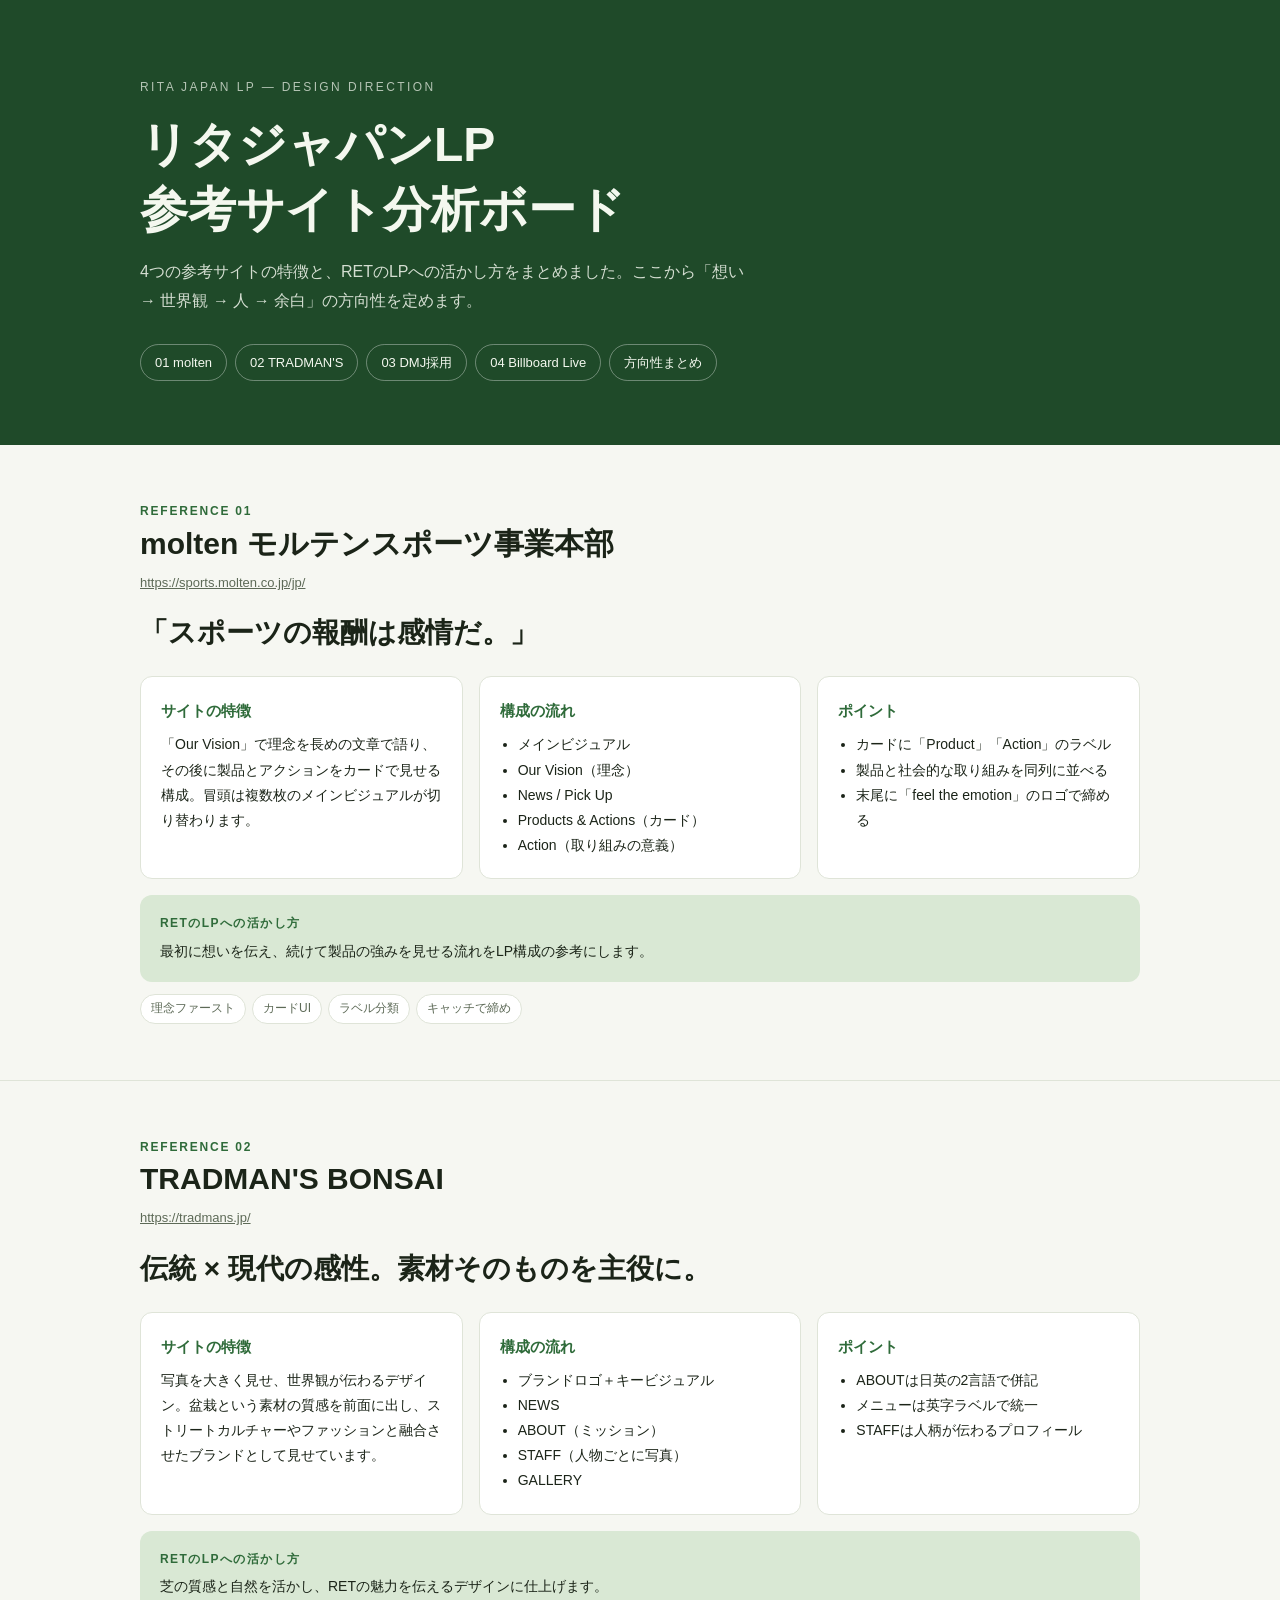
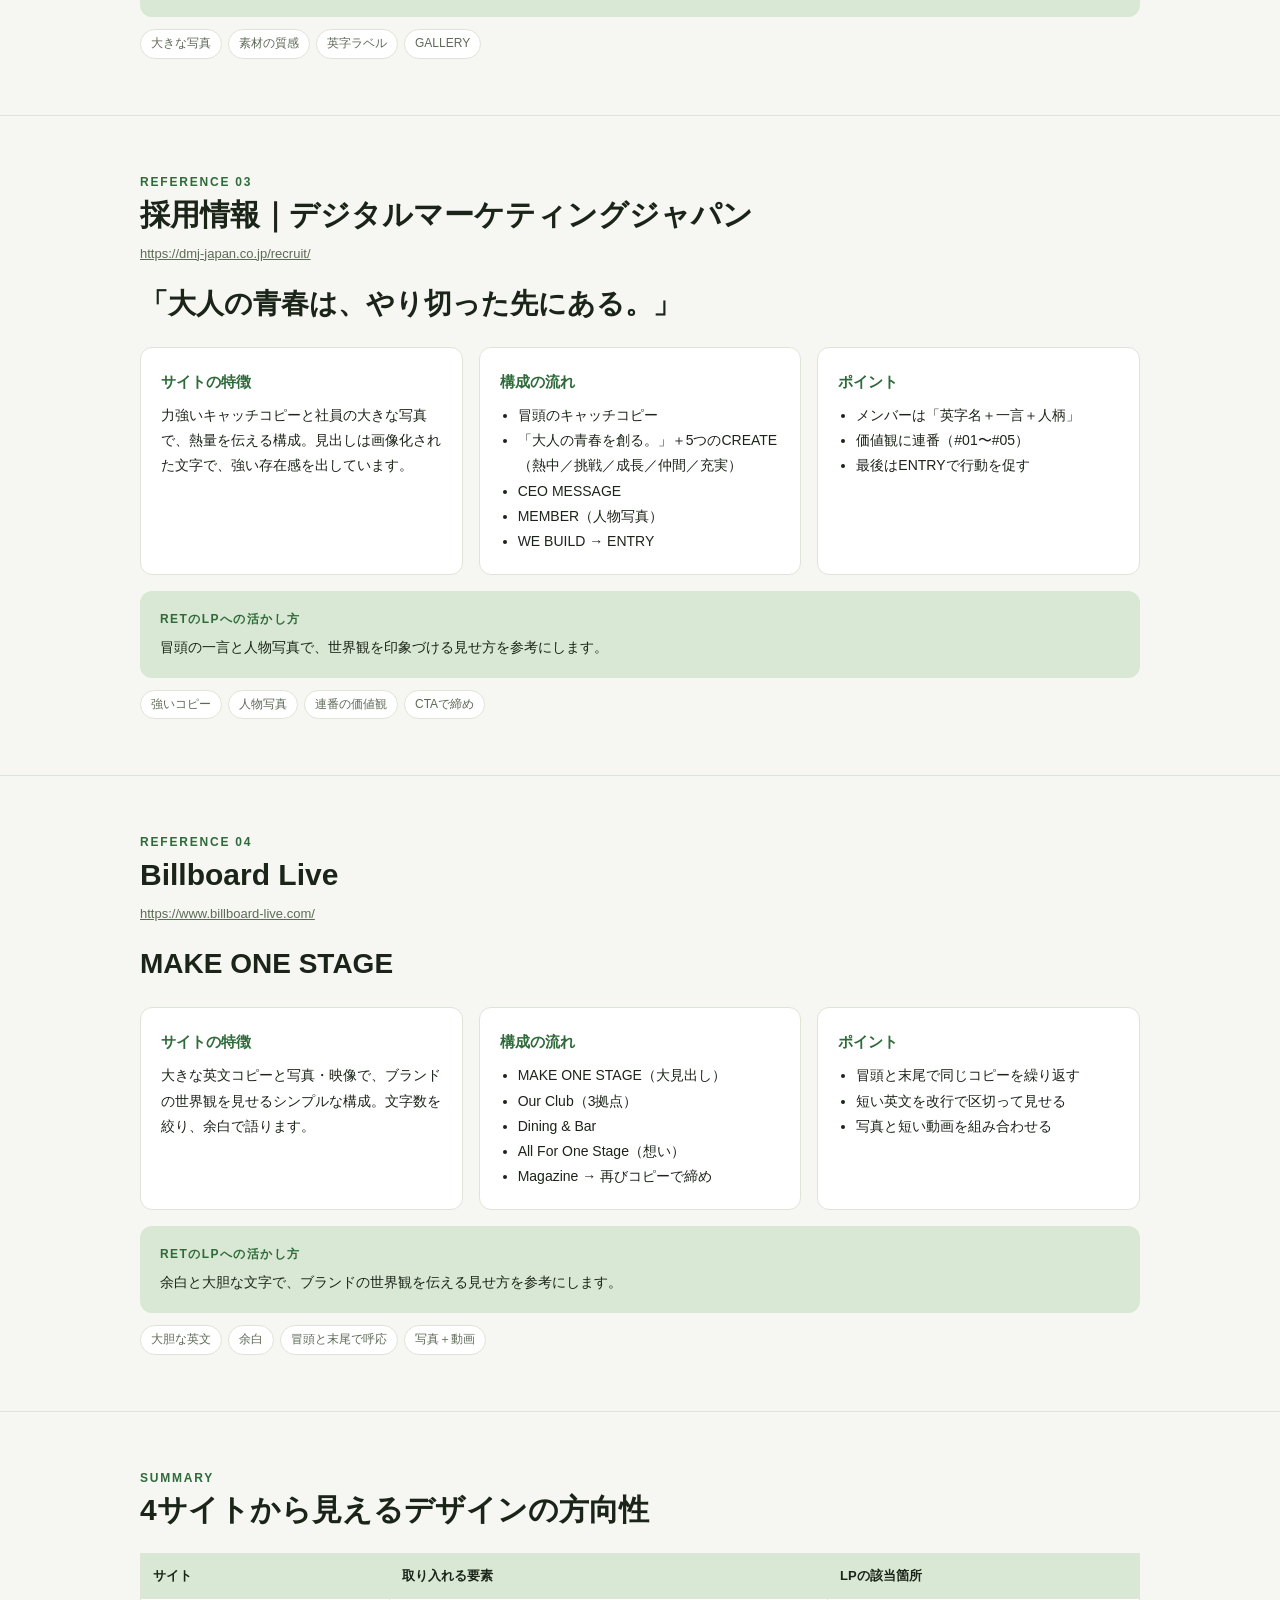
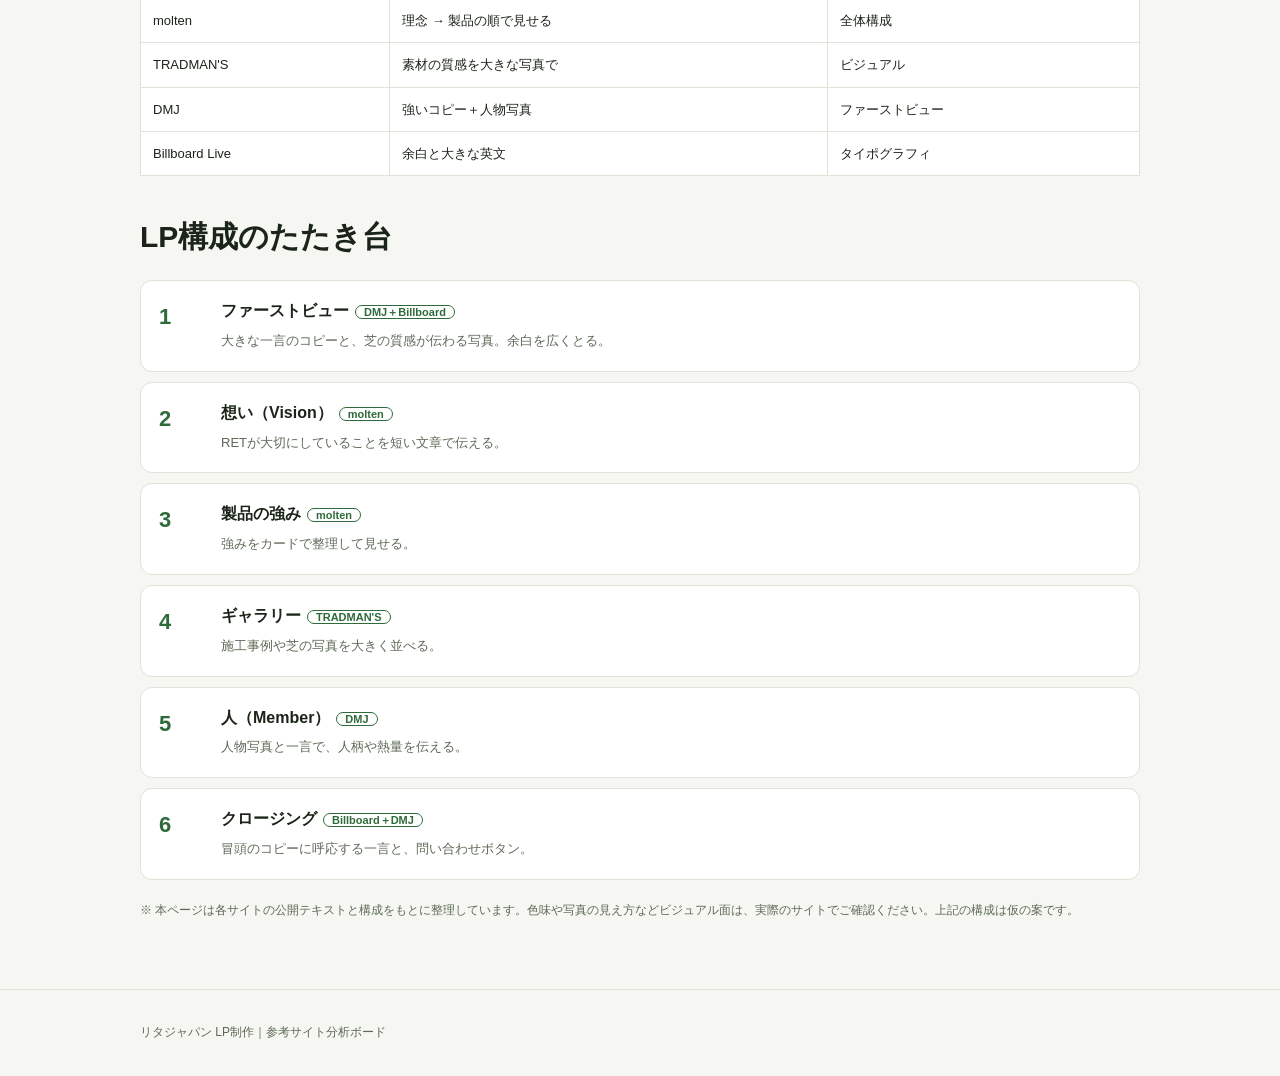
==== design-direction/index.html @ c8d9985b "参考サイト比較" ====
<!DOCTYPE html>
<html lang="ja">
<head>
<meta charset="utf-8">
<meta name="viewport" content="width=device-width, initial-scale=1, viewport-fit=cover">
<title>リタジャパン LP｜参考サイト分析</title>
<style>
:root{--bg:#f6f7f2;--sf:#fff;--tx:#1b2418;--mu:#5d6a57;--ac:#2f6b3a;--ac2:#d9e8d4;--bd:#dfe4d8;--hero:#1f4a29;--hero-tx:#f4f8ef;
box-sizing:border-box;padding-top:env(safe-area-inset-top,0px);padding-bottom:env(safe-area-inset-bottom,0px)}
@media (prefers-color-scheme:dark){:root:not([data-theme="light"]){--bg:#121712;--sf:#1b221a;--tx:#e9efe4;--mu:#9aa894;--ac:#8fcf9a;--ac2:#243525;--bd:#2c372b;--hero:#0e1f12;--hero-tx:#eef5ea}}
:root[data-theme="dark"]{--bg:#121712;--sf:#1b221a;--tx:#e9efe4;--mu:#9aa894;--ac:#8fcf9a;--ac2:#243525;--bd:#2c372b;--hero:#0e1f12;--hero-tx:#eef5ea}
html{scroll-padding-top:env(safe-area-inset-top,0px)}
*{box-sizing:border-box}
body{margin:0;background:var(--bg);color:var(--tx);font-family:"Hiragino Sans","Noto Sans JP","Yu Gothic",sans-serif;line-height:1.8}
.w{max-width:1040px;margin:0 auto;padding:0 20px}
header{background:var(--hero);color:var(--hero-tx);padding:72px 0 64px}
header small{letter-spacing:.2em;opacity:.7;font-size:12px}
header h1{font-size:clamp(28px,5vw,48px);line-height:1.35;margin:12px 0 16px}
header p{max-width:620px;opacity:.85;margin:0}
nav{display:flex;gap:8px;flex-wrap:wrap;margin-top:28px}
nav a{color:var(--hero-tx);border:1px solid rgba(255,255,255,.35);padding:6px 14px;border-radius:99px;font-size:13px;text-decoration:none}
section{padding:56px 0;border-bottom:1px solid var(--bd)}
h2{font-size:clamp(22px,3.4vw,30px);margin:0 0 6px;line-height:1.4}
.no{color:var(--ac);font-weight:700;letter-spacing:.15em;font-size:12px}
.url{font-size:13px;color:var(--mu);word-break:break-all}
.url a{color:var(--mu)}
.big{font-size:clamp(20px,3.2vw,28px);font-weight:700;margin:18px 0 4px;line-height:1.5}
.g{display:grid;gap:16px;grid-template-columns:repeat(auto-fit,minmax(260px,1fr));margin-top:22px}
.c{background:var(--sf);border:1px solid var(--bd);border-radius:12px;padding:20px}
.c h3{margin:0 0 8px;font-size:15px;color:var(--ac)}
.c p,.c ul{margin:0;font-size:14px}
.c ul{padding-left:18px}
.use{background:var(--ac2);border-radius:12px;padding:18px 20px;margin-top:16px;font-size:14px}
.use b{display:block;font-size:12px;letter-spacing:.12em;color:var(--ac);margin-bottom:4px}
.tags{display:flex;gap:6px;flex-wrap:wrap;margin-top:12px}
.tags span{font-size:12px;border:1px solid var(--bd);background:var(--sf);padding:3px 10px;border-radius:99px;color:var(--mu)}
.flow{display:grid;gap:10px;margin-top:22px}
.step{display:grid;grid-template-columns:48px 1fr;gap:14px;background:var(--sf);border:1px solid var(--bd);border-radius:12px;padding:16px 18px;align-items:start}
.step i{font-style:normal;font-weight:800;font-size:22px;color:var(--ac)}
.step b{display:block}
.step span{font-size:13px;color:var(--mu)}
.step em{font-style:normal;font-size:11px;color:var(--ac);border:1px solid var(--ac);border-radius:99px;padding:0 8px;margin-left:6px;white-space:nowrap}
.tbl{overflow-x:auto;margin-top:22px}
table{border-collapse:collapse;width:100%;min-width:640px;font-size:13px;background:var(--sf)}
th,td{border:1px solid var(--bd);padding:10px 12px;text-align:left;vertical-align:top}
th{background:var(--ac2)}
.note{font-size:12px;color:var(--mu);margin-top:20px}
footer{padding:32px 0;font-size:12px;color:var(--mu)}
</style>
</head>
<body>
<header><div class="w">
<small>RITA JAPAN LP — DESIGN DIRECTION</small>
<h1>リタジャパンLP<br>参考サイト分析ボード</h1>
<p>4つの参考サイトの特徴と、RETのLPへの活かし方をまとめました。ここから「想い → 世界観 → 人 → 余白」の方向性を定めます。</p>
<nav><a href="#s1">01 molten</a><a href="#s2">02 TRADMAN'S</a><a href="#s3">03 DMJ採用</a><a href="#s4">04 Billboard Live</a><a href="#s5">方向性まとめ</a></nav>
</div></header>

<section id="s1"><div class="w">
<div class="no">REFERENCE 01</div>
<h2>molten モルテンスポーツ事業本部</h2>
<div class="url"><a href="https://sports.molten.co.jp/jp/">https://sports.molten.co.jp/jp/</a></div>
<div class="big">「スポーツの報酬は感情だ。」</div>
<div class="g">
<div class="c"><h3>サイトの特徴</h3><p>「Our Vision」で理念を長めの文章で語り、その後に製品とアクションをカードで見せる構成。冒頭は複数枚のメインビジュアルが切り替わります。</p></div>
<div class="c"><h3>構成の流れ</h3><ul><li>メインビジュアル</li><li>Our Vision（理念）</li><li>News / Pick Up</li><li>Products &amp; Actions（カード）</li><li>Action（取り組みの意義）</li></ul></div>
<div class="c"><h3>ポイント</h3><ul><li>カードに「Product」「Action」のラベル</li><li>製品と社会的な取り組みを同列に並べる</li><li>末尾に「feel the emotion」のロゴで締める</li></ul></div>
</div>
<div class="use"><b>RETのLPへの活かし方</b>最初に想いを伝え、続けて製品の強みを見せる流れをLP構成の参考にします。</div>
<div class="tags"><span>理念ファースト</span><span>カードUI</span><span>ラベル分類</span><span>キャッチで締め</span></div>
</div></section>

<section id="s2"><div class="w">
<div class="no">REFERENCE 02</div>
<h2>TRADMAN'S BONSAI</h2>
<div class="url"><a href="https://tradmans.jp/">https://tradmans.jp/</a></div>
<div class="big">伝統 × 現代の感性。素材そのものを主役に。</div>
<div class="g">
<div class="c"><h3>サイトの特徴</h3><p>写真を大きく見せ、世界観が伝わるデザイン。盆栽という素材の質感を前面に出し、ストリートカルチャーやファッションと融合させたブランドとして見せています。</p></div>
<div class="c"><h3>構成の流れ</h3><ul><li>ブランドロゴ＋キービジュアル</li><li>NEWS</li><li>ABOUT（ミッション）</li><li>STAFF（人物ごとに写真）</li><li>GALLERY</li></ul></div>
<div class="c"><h3>ポイント</h3><ul><li>ABOUTは日英の2言語で併記</li><li>メニューは英字ラベルで統一</li><li>STAFFは人柄が伝わるプロフィール</li></ul></div>
</div>
<div class="use"><b>RETのLPへの活かし方</b>芝の質感と自然を活かし、RETの魅力を伝えるデザインに仕上げます。</div>
<div class="tags"><span>大きな写真</span><span>素材の質感</span><span>英字ラベル</span><span>GALLERY</span></div>
</div></section>

<section id="s3"><div class="w">
<div class="no">REFERENCE 03</div>
<h2>採用情報｜デジタルマーケティングジャパン</h2>
<div class="url"><a href="https://dmj-japan.co.jp/recruit/">https://dmj-japan.co.jp/recruit/</a></div>
<div class="big">「大人の青春は、やり切った先にある。」</div>
<div class="g">
<div class="c"><h3>サイトの特徴</h3><p>力強いキャッチコピーと社員の大きな写真で、熱量を伝える構成。見出しは画像化された文字で、強い存在感を出しています。</p></div>
<div class="c"><h3>構成の流れ</h3><ul><li>冒頭のキャッチコピー</li><li>「大人の青春を創る。」＋5つのCREATE（熱中／挑戦／成長／仲間／充実）</li><li>CEO MESSAGE</li><li>MEMBER（人物写真）</li><li>WE BUILD → ENTRY</li></ul></div>
<div class="c"><h3>ポイント</h3><ul><li>メンバーは「英字名＋一言＋人柄」</li><li>価値観に連番（#01〜#05）</li><li>最後はENTRYで行動を促す</li></ul></div>
</div>
<div class="use"><b>RETのLPへの活かし方</b>冒頭の一言と人物写真で、世界観を印象づける見せ方を参考にします。</div>
<div class="tags"><span>強いコピー</span><span>人物写真</span><span>連番の価値観</span><span>CTAで締め</span></div>
</div></section>

<section id="s4"><div class="w">
<div class="no">REFERENCE 04</div>
<h2>Billboard Live</h2>
<div class="url"><a href="https://www.billboard-live.com/">https://www.billboard-live.com/</a></div>
<div class="big">MAKE ONE STAGE</div>
<div class="g">
<div class="c"><h3>サイトの特徴</h3><p>大きな英文コピーと写真・映像で、ブランドの世界観を見せるシンプルな構成。文字数を絞り、余白で語ります。</p></div>
<div class="c"><h3>構成の流れ</h3><ul><li>MAKE ONE STAGE（大見出し）</li><li>Our Club（3拠点）</li><li>Dining &amp; Bar</li><li>All For One Stage（想い）</li><li>Magazine → 再びコピーで締め</li></ul></div>
<div class="c"><h3>ポイント</h3><ul><li>冒頭と末尾で同じコピーを繰り返す</li><li>短い英文を改行で区切って見せる</li><li>写真と短い動画を組み合わせる</li></ul></div>
</div>
<div class="use"><b>RETのLPへの活かし方</b>余白と大胆な文字で、ブランドの世界観を伝える見せ方を参考にします。</div>
<div class="tags"><span>大胆な英文</span><span>余白</span><span>冒頭と末尾で呼応</span><span>写真＋動画</span></div>
</div></section>

<section id="s5"><div class="w">
<div class="no">SUMMARY</div>
<h2>4サイトから見えるデザインの方向性</h2>
<div class="tbl"><table>
<tr><th>サイト</th><th>取り入れる要素</th><th>LPの該当箇所</th></tr>
<tr><td>molten</td><td>理念 → 製品の順で見せる</td><td>全体構成</td></tr>
<tr><td>TRADMAN'S</td><td>素材の質感を大きな写真で</td><td>ビジュアル</td></tr>
<tr><td>DMJ</td><td>強いコピー＋人物写真</td><td>ファーストビュー</td></tr>
<tr><td>Billboard Live</td><td>余白と大きな英文</td><td>タイポグラフィ</td></tr>
</table></div>
<h2 style="margin-top:40px">LP構成のたたき台</h2>
<div class="flow">
<div class="step"><i>1</i><div><b>ファーストビュー<em>DMJ＋Billboard</em></b><span>大きな一言のコピーと、芝の質感が伝わる写真。余白を広くとる。</span></div></div>
<div class="step"><i>2</i><div><b>想い（Vision）<em>molten</em></b><span>RETが大切にしていることを短い文章で伝える。</span></div></div>
<div class="step"><i>3</i><div><b>製品の強み<em>molten</em></b><span>強みをカードで整理して見せる。</span></div></div>
<div class="step"><i>4</i><div><b>ギャラリー<em>TRADMAN'S</em></b><span>施工事例や芝の写真を大きく並べる。</span></div></div>
<div class="step"><i>5</i><div><b>人（Member）<em>DMJ</em></b><span>人物写真と一言で、人柄や熱量を伝える。</span></div></div>
<div class="step"><i>6</i><div><b>クロージング<em>Billboard＋DMJ</em></b><span>冒頭のコピーに呼応する一言と、問い合わせボタン。</span></div></div>
</div>
<p class="note">※ 本ページは各サイトの公開テキストと構成をもとに整理しています。色味や写真の見え方などビジュアル面は、実際のサイトでご確認ください。上記の構成は仮の案です。</p>
</div></section>
<footer><div class="w">リタジャパン LP制作｜参考サイト分析ボード</div></footer>
</body>
</html>
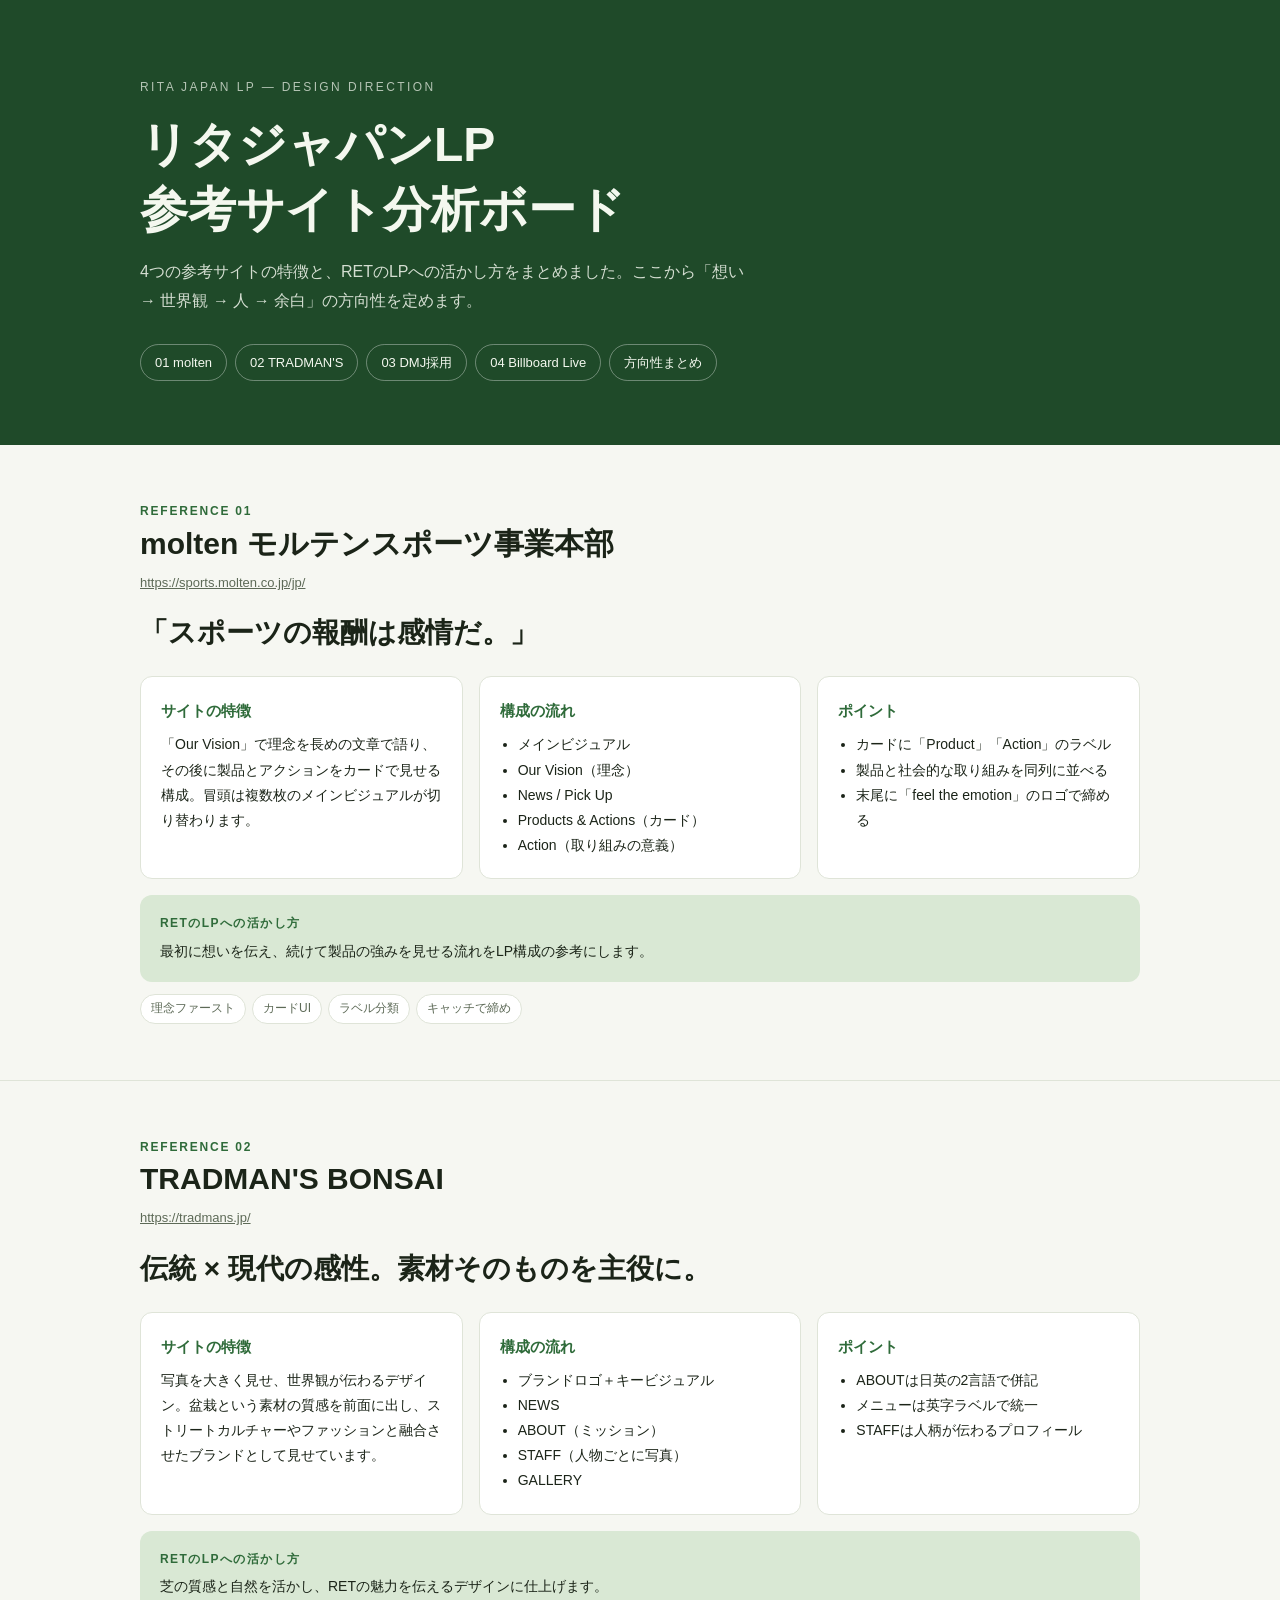
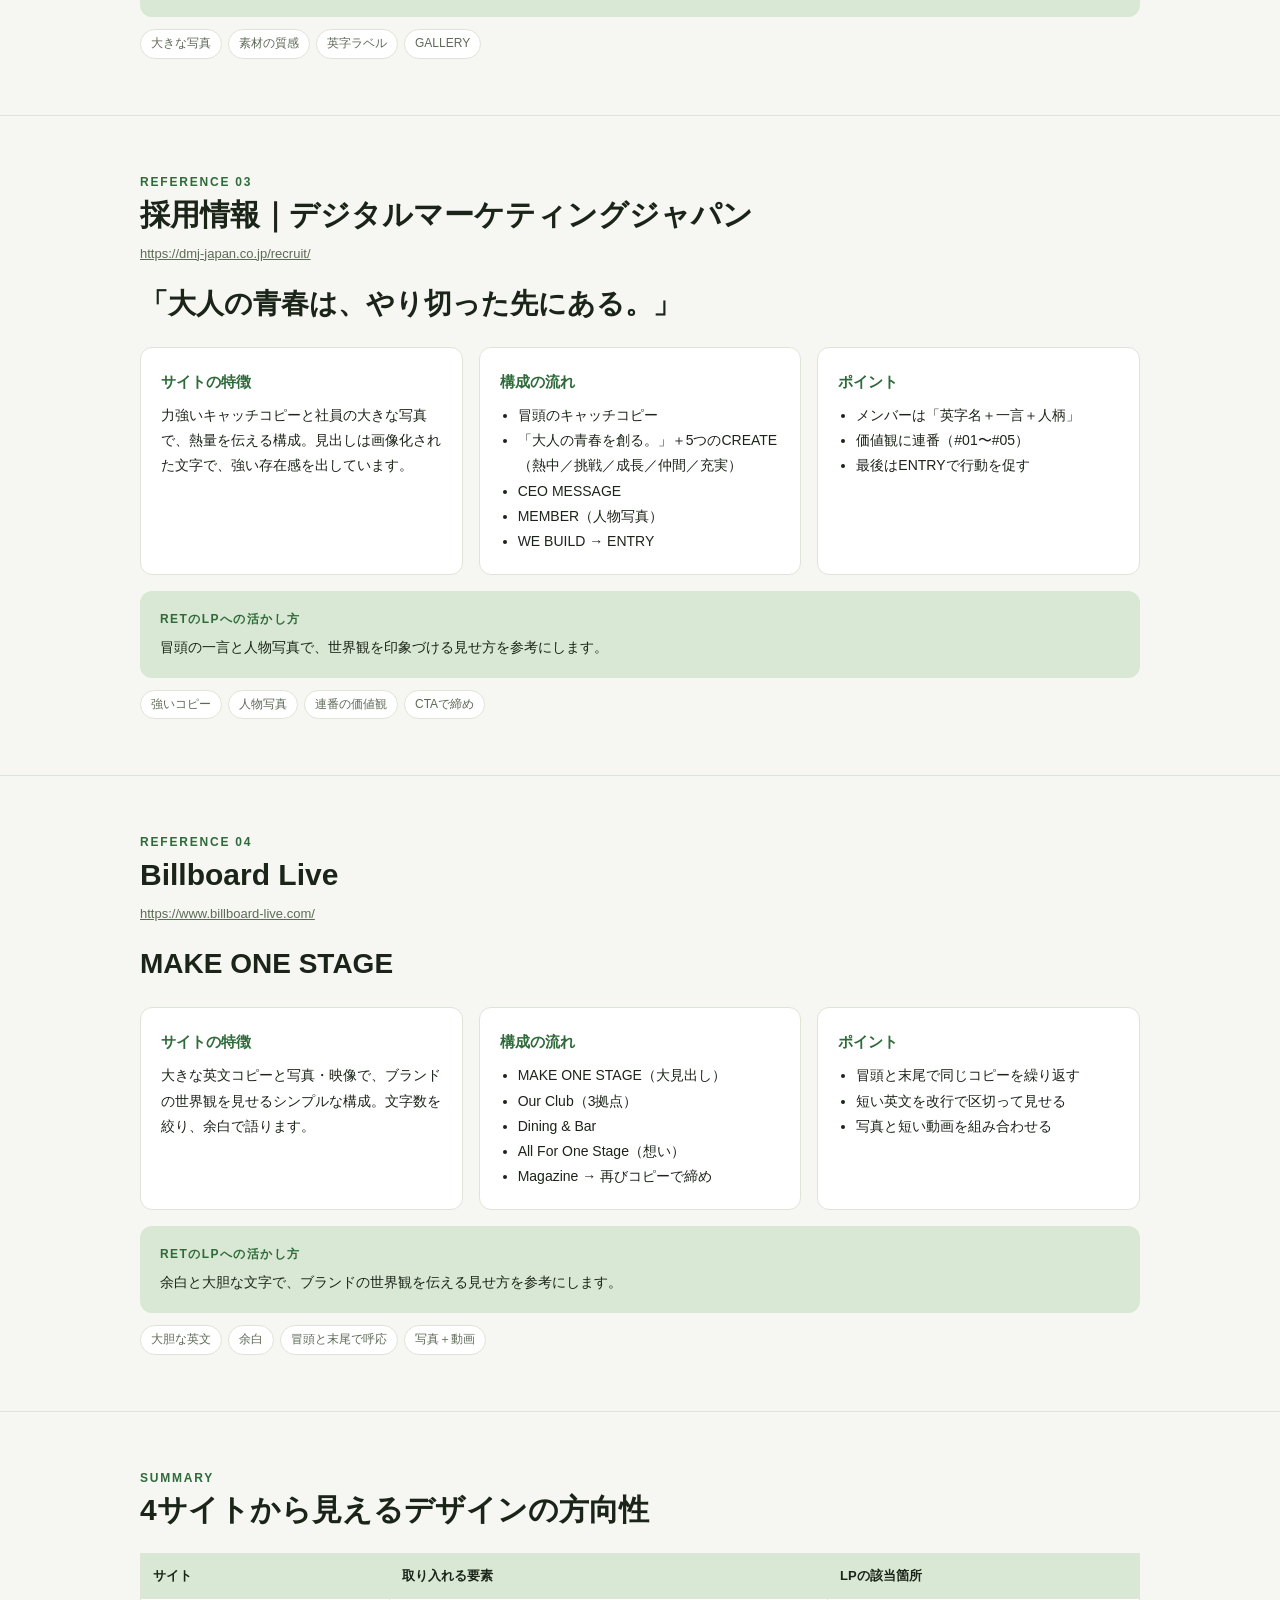
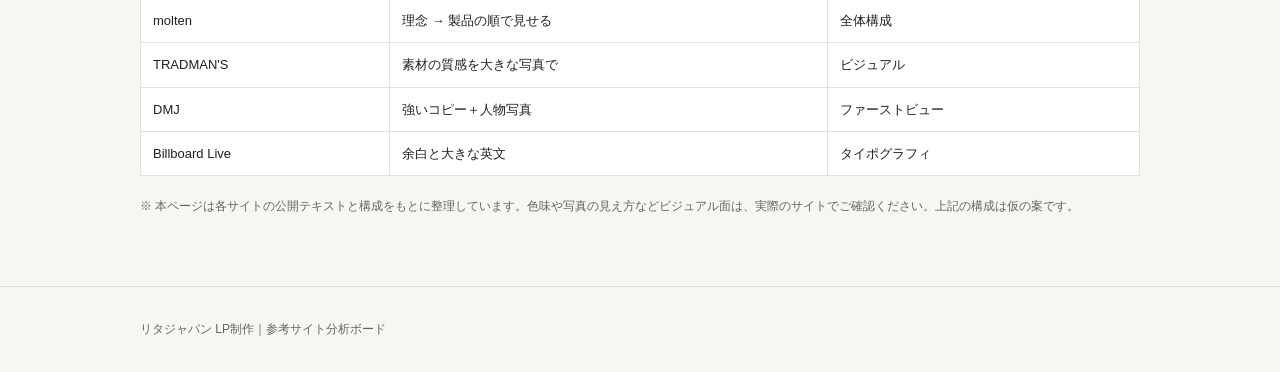
==== commit 9cb06fae: "たたき台削除" ====
--- a/design-direction/index.html
+++ b/design-direction/index.html
@@ -1,138 +1,503 @@
-<!DOCTYPE html>
+<!doctype html>
 <html lang="ja">
-<head>
-<meta charset="utf-8">
-<meta name="viewport" content="width=device-width, initial-scale=1, viewport-fit=cover">
-<title>リタジャパン LP｜参考サイト分析</title>
-<style>
-:root{--bg:#f6f7f2;--sf:#fff;--tx:#1b2418;--mu:#5d6a57;--ac:#2f6b3a;--ac2:#d9e8d4;--bd:#dfe4d8;--hero:#1f4a29;--hero-tx:#f4f8ef;
-box-sizing:border-box;padding-top:env(safe-area-inset-top,0px);padding-bottom:env(safe-area-inset-bottom,0px)}
-@media (prefers-color-scheme:dark){:root:not([data-theme="light"]){--bg:#121712;--sf:#1b221a;--tx:#e9efe4;--mu:#9aa894;--ac:#8fcf9a;--ac2:#243525;--bd:#2c372b;--hero:#0e1f12;--hero-tx:#eef5ea}}
-:root[data-theme="dark"]{--bg:#121712;--sf:#1b221a;--tx:#e9efe4;--mu:#9aa894;--ac:#8fcf9a;--ac2:#243525;--bd:#2c372b;--hero:#0e1f12;--hero-tx:#eef5ea}
-html{scroll-padding-top:env(safe-area-inset-top,0px)}
-*{box-sizing:border-box}
-body{margin:0;background:var(--bg);color:var(--tx);font-family:"Hiragino Sans","Noto Sans JP","Yu Gothic",sans-serif;line-height:1.8}
-.w{max-width:1040px;margin:0 auto;padding:0 20px}
-header{background:var(--hero);color:var(--hero-tx);padding:72px 0 64px}
-header small{letter-spacing:.2em;opacity:.7;font-size:12px}
-header h1{font-size:clamp(28px,5vw,48px);line-height:1.35;margin:12px 0 16px}
-header p{max-width:620px;opacity:.85;margin:0}
-nav{display:flex;gap:8px;flex-wrap:wrap;margin-top:28px}
-nav a{color:var(--hero-tx);border:1px solid rgba(255,255,255,.35);padding:6px 14px;border-radius:99px;font-size:13px;text-decoration:none}
-section{padding:56px 0;border-bottom:1px solid var(--bd)}
-h2{font-size:clamp(22px,3.4vw,30px);margin:0 0 6px;line-height:1.4}
-.no{color:var(--ac);font-weight:700;letter-spacing:.15em;font-size:12px}
-.url{font-size:13px;color:var(--mu);word-break:break-all}
-.url a{color:var(--mu)}
-.big{font-size:clamp(20px,3.2vw,28px);font-weight:700;margin:18px 0 4px;line-height:1.5}
-.g{display:grid;gap:16px;grid-template-columns:repeat(auto-fit,minmax(260px,1fr));margin-top:22px}
-.c{background:var(--sf);border:1px solid var(--bd);border-radius:12px;padding:20px}
-.c h3{margin:0 0 8px;font-size:15px;color:var(--ac)}
-.c p,.c ul{margin:0;font-size:14px}
-.c ul{padding-left:18px}
-.use{background:var(--ac2);border-radius:12px;padding:18px 20px;margin-top:16px;font-size:14px}
-.use b{display:block;font-size:12px;letter-spacing:.12em;color:var(--ac);margin-bottom:4px}
-.tags{display:flex;gap:6px;flex-wrap:wrap;margin-top:12px}
-.tags span{font-size:12px;border:1px solid var(--bd);background:var(--sf);padding:3px 10px;border-radius:99px;color:var(--mu)}
-.flow{display:grid;gap:10px;margin-top:22px}
-.step{display:grid;grid-template-columns:48px 1fr;gap:14px;background:var(--sf);border:1px solid var(--bd);border-radius:12px;padding:16px 18px;align-items:start}
-.step i{font-style:normal;font-weight:800;font-size:22px;color:var(--ac)}
-.step b{display:block}
-.step span{font-size:13px;color:var(--mu)}
-.step em{font-style:normal;font-size:11px;color:var(--ac);border:1px solid var(--ac);border-radius:99px;padding:0 8px;margin-left:6px;white-space:nowrap}
-.tbl{overflow-x:auto;margin-top:22px}
-table{border-collapse:collapse;width:100%;min-width:640px;font-size:13px;background:var(--sf)}
-th,td{border:1px solid var(--bd);padding:10px 12px;text-align:left;vertical-align:top}
-th{background:var(--ac2)}
-.note{font-size:12px;color:var(--mu);margin-top:20px}
-footer{padding:32px 0;font-size:12px;color:var(--mu)}
-</style>
-</head>
-<body>
-<header><div class="w">
-<small>RITA JAPAN LP — DESIGN DIRECTION</small>
-<h1>リタジャパンLP<br>参考サイト分析ボード</h1>
-<p>4つの参考サイトの特徴と、RETのLPへの活かし方をまとめました。ここから「想い → 世界観 → 人 → 余白」の方向性を定めます。</p>
-<nav><a href="#s1">01 molten</a><a href="#s2">02 TRADMAN'S</a><a href="#s3">03 DMJ採用</a><a href="#s4">04 Billboard Live</a><a href="#s5">方向性まとめ</a></nav>
-</div></header>
+  <head>
+    <meta charset="utf-8" />
+    <meta
+      name="viewport"
+      content="width=device-width, initial-scale=1, viewport-fit=cover"
+    />
+    <title>リタジャパン LP｜参考サイト分析</title>
+    <style>
+      :root {
+        --bg: #f6f7f2;
+        --sf: #fff;
+        --tx: #1b2418;
+        --mu: #5d6a57;
+        --ac: #2f6b3a;
+        --ac2: #d9e8d4;
+        --bd: #dfe4d8;
+        --hero: #1f4a29;
+        --hero-tx: #f4f8ef;
+        box-sizing: border-box;
+        padding-top: env(safe-area-inset-top, 0px);
+        padding-bottom: env(safe-area-inset-bottom, 0px);
+      }
+      @media (prefers-color-scheme: dark) {
+        :root:not([data-theme="light"]) {
+          --bg: #121712;
+          --sf: #1b221a;
+          --tx: #e9efe4;
+          --mu: #9aa894;
+          --ac: #8fcf9a;
+          --ac2: #243525;
+          --bd: #2c372b;
+          --hero: #0e1f12;
+          --hero-tx: #eef5ea;
+        }
+      }
+      :root[data-theme="dark"] {
+        --bg: #121712;
+        --sf: #1b221a;
+        --tx: #e9efe4;
+        --mu: #9aa894;
+        --ac: #8fcf9a;
+        --ac2: #243525;
+        --bd: #2c372b;
+        --hero: #0e1f12;
+        --hero-tx: #eef5ea;
+      }
+      html {
+        scroll-padding-top: env(safe-area-inset-top, 0px);
+      }
+      * {
+        box-sizing: border-box;
+      }
+      body {
+        margin: 0;
+        background: var(--bg);
+        color: var(--tx);
+        font-family: "Hiragino Sans", "Noto Sans JP", "Yu Gothic", sans-serif;
+        line-height: 1.8;
+      }
+      .w {
+        max-width: 1040px;
+        margin: 0 auto;
+        padding: 0 20px;
+      }
+      header {
+        background: var(--hero);
+        color: var(--hero-tx);
+        padding: 72px 0 64px;
+      }
+      header small {
+        letter-spacing: 0.2em;
+        opacity: 0.7;
+        font-size: 12px;
+      }
+      header h1 {
+        font-size: clamp(28px, 5vw, 48px);
+        line-height: 1.35;
+        margin: 12px 0 16px;
+      }
+      header p {
+        max-width: 620px;
+        opacity: 0.85;
+        margin: 0;
+      }
+      nav {
+        display: flex;
+        gap: 8px;
+        flex-wrap: wrap;
+        margin-top: 28px;
+      }
+      nav a {
+        color: var(--hero-tx);
+        border: 1px solid rgba(255, 255, 255, 0.35);
+        padding: 6px 14px;
+        border-radius: 99px;
+        font-size: 13px;
+        text-decoration: none;
+      }
+      section {
+        padding: 56px 0;
+        border-bottom: 1px solid var(--bd);
+      }
+      h2 {
+        font-size: clamp(22px, 3.4vw, 30px);
+        margin: 0 0 6px;
+        line-height: 1.4;
+      }
+      .no {
+        color: var(--ac);
+        font-weight: 700;
+        letter-spacing: 0.15em;
+        font-size: 12px;
+      }
+      .url {
+        font-size: 13px;
+        color: var(--mu);
+        word-break: break-all;
+      }
+      .url a {
+        color: var(--mu);
+      }
+      .big {
+        font-size: clamp(20px, 3.2vw, 28px);
+        font-weight: 700;
+        margin: 18px 0 4px;
+        line-height: 1.5;
+      }
+      .g {
+        display: grid;
+        gap: 16px;
+        grid-template-columns: repeat(auto-fit, minmax(260px, 1fr));
+        margin-top: 22px;
+      }
+      .c {
+        background: var(--sf);
+        border: 1px solid var(--bd);
+        border-radius: 12px;
+        padding: 20px;
+      }
+      .c h3 {
+        margin: 0 0 8px;
+        font-size: 15px;
+        color: var(--ac);
+      }
+      .c p,
+      .c ul {
+        margin: 0;
+        font-size: 14px;
+      }
+      .c ul {
+        padding-left: 18px;
+      }
+      .use {
+        background: var(--ac2);
+        border-radius: 12px;
+        padding: 18px 20px;
+        margin-top: 16px;
+        font-size: 14px;
+      }
+      .use b {
+        display: block;
+        font-size: 12px;
+        letter-spacing: 0.12em;
+        color: var(--ac);
+        margin-bottom: 4px;
+      }
+      .tags {
+        display: flex;
+        gap: 6px;
+        flex-wrap: wrap;
+        margin-top: 12px;
+      }
+      .tags span {
+        font-size: 12px;
+        border: 1px solid var(--bd);
+        background: var(--sf);
+        padding: 3px 10px;
+        border-radius: 99px;
+        color: var(--mu);
+      }
+      .flow {
+        display: grid;
+        gap: 10px;
+        margin-top: 22px;
+      }
+      .step {
+        display: grid;
+        grid-template-columns: 48px 1fr;
+        gap: 14px;
+        background: var(--sf);
+        border: 1px solid var(--bd);
+        border-radius: 12px;
+        padding: 16px 18px;
+        align-items: start;
+      }
+      .step i {
+        font-style: normal;
+        font-weight: 800;
+        font-size: 22px;
+        color: var(--ac);
+      }
+      .step b {
+        display: block;
+      }
+      .step span {
+        font-size: 13px;
+        color: var(--mu);
+      }
+      .step em {
+        font-style: normal;
+        font-size: 11px;
+        color: var(--ac);
+        border: 1px solid var(--ac);
+        border-radius: 99px;
+        padding: 0 8px;
+        margin-left: 6px;
+        white-space: nowrap;
+      }
+      .tbl {
+        overflow-x: auto;
+        margin-top: 22px;
+      }
+      table {
+        border-collapse: collapse;
+        width: 100%;
+        min-width: 640px;
+        font-size: 13px;
+        background: var(--sf);
+      }
+      th,
+      td {
+        border: 1px solid var(--bd);
+        padding: 10px 12px;
+        text-align: left;
+        vertical-align: top;
+      }
+      th {
+        background: var(--ac2);
+      }
+      .note {
+        font-size: 12px;
+        color: var(--mu);
+        margin-top: 20px;
+      }
+      footer {
+        padding: 32px 0;
+        font-size: 12px;
+        color: var(--mu);
+      }
+    </style>
+  </head>
+  <body>
+    <header>
+      <div class="w">
+        <small>RITA JAPAN LP — DESIGN DIRECTION</small>
+        <h1>リタジャパンLP<br />参考サイト分析ボード</h1>
+        <p>
+          4つの参考サイトの特徴と、RETのLPへの活かし方をまとめました。ここから「想い
+          → 世界観 → 人 → 余白」の方向性を定めます。
+        </p>
+        <nav>
+          <a href="#s1">01 molten</a><a href="#s2">02 TRADMAN'S</a
+          ><a href="#s3">03 DMJ採用</a><a href="#s4">04 Billboard Live</a
+          ><a href="#s5">方向性まとめ</a>
+        </nav>
+      </div>
+    </header>
 
-<section id="s1"><div class="w">
-<div class="no">REFERENCE 01</div>
-<h2>molten モルテンスポーツ事業本部</h2>
-<div class="url"><a href="https://sports.molten.co.jp/jp/">https://sports.molten.co.jp/jp/</a></div>
-<div class="big">「スポーツの報酬は感情だ。」</div>
-<div class="g">
-<div class="c"><h3>サイトの特徴</h3><p>「Our Vision」で理念を長めの文章で語り、その後に製品とアクションをカードで見せる構成。冒頭は複数枚のメインビジュアルが切り替わります。</p></div>
-<div class="c"><h3>構成の流れ</h3><ul><li>メインビジュアル</li><li>Our Vision（理念）</li><li>News / Pick Up</li><li>Products &amp; Actions（カード）</li><li>Action（取り組みの意義）</li></ul></div>
-<div class="c"><h3>ポイント</h3><ul><li>カードに「Product」「Action」のラベル</li><li>製品と社会的な取り組みを同列に並べる</li><li>末尾に「feel the emotion」のロゴで締める</li></ul></div>
-</div>
-<div class="use"><b>RETのLPへの活かし方</b>最初に想いを伝え、続けて製品の強みを見せる流れをLP構成の参考にします。</div>
-<div class="tags"><span>理念ファースト</span><span>カードUI</span><span>ラベル分類</span><span>キャッチで締め</span></div>
-</div></section>
+    <section id="s1">
+      <div class="w">
+        <div class="no">REFERENCE 01</div>
+        <h2>molten モルテンスポーツ事業本部</h2>
+        <div class="url">
+          <a href="https://sports.molten.co.jp/jp/"
+            >https://sports.molten.co.jp/jp/</a
+          >
+        </div>
+        <div class="big">「スポーツの報酬は感情だ。」</div>
+        <div class="g">
+          <div class="c">
+            <h3>サイトの特徴</h3>
+            <p>
+              「Our
+              Vision」で理念を長めの文章で語り、その後に製品とアクションをカードで見せる構成。冒頭は複数枚のメインビジュアルが切り替わります。
+            </p>
+          </div>
+          <div class="c">
+            <h3>構成の流れ</h3>
+            <ul>
+              <li>メインビジュアル</li>
+              <li>Our Vision（理念）</li>
+              <li>News / Pick Up</li>
+              <li>Products &amp; Actions（カード）</li>
+              <li>Action（取り組みの意義）</li>
+            </ul>
+          </div>
+          <div class="c">
+            <h3>ポイント</h3>
+            <ul>
+              <li>カードに「Product」「Action」のラベル</li>
+              <li>製品と社会的な取り組みを同列に並べる</li>
+              <li>末尾に「feel the emotion」のロゴで締める</li>
+            </ul>
+          </div>
+        </div>
+        <div class="use">
+          <b>RETのLPへの活かし方</b
+          >最初に想いを伝え、続けて製品の強みを見せる流れをLP構成の参考にします。
+        </div>
+        <div class="tags">
+          <span>理念ファースト</span><span>カードUI</span><span>ラベル分類</span
+          ><span>キャッチで締め</span>
+        </div>
+      </div>
+    </section>
 
-<section id="s2"><div class="w">
-<div class="no">REFERENCE 02</div>
-<h2>TRADMAN'S BONSAI</h2>
-<div class="url"><a href="https://tradmans.jp/">https://tradmans.jp/</a></div>
-<div class="big">伝統 × 現代の感性。素材そのものを主役に。</div>
-<div class="g">
-<div class="c"><h3>サイトの特徴</h3><p>写真を大きく見せ、世界観が伝わるデザイン。盆栽という素材の質感を前面に出し、ストリートカルチャーやファッションと融合させたブランドとして見せています。</p></div>
-<div class="c"><h3>構成の流れ</h3><ul><li>ブランドロゴ＋キービジュアル</li><li>NEWS</li><li>ABOUT（ミッション）</li><li>STAFF（人物ごとに写真）</li><li>GALLERY</li></ul></div>
-<div class="c"><h3>ポイント</h3><ul><li>ABOUTは日英の2言語で併記</li><li>メニューは英字ラベルで統一</li><li>STAFFは人柄が伝わるプロフィール</li></ul></div>
-</div>
-<div class="use"><b>RETのLPへの活かし方</b>芝の質感と自然を活かし、RETの魅力を伝えるデザインに仕上げます。</div>
-<div class="tags"><span>大きな写真</span><span>素材の質感</span><span>英字ラベル</span><span>GALLERY</span></div>
-</div></section>
+    <section id="s2">
+      <div class="w">
+        <div class="no">REFERENCE 02</div>
+        <h2>TRADMAN'S BONSAI</h2>
+        <div class="url">
+          <a href="https://tradmans.jp/">https://tradmans.jp/</a>
+        </div>
+        <div class="big">伝統 × 現代の感性。素材そのものを主役に。</div>
+        <div class="g">
+          <div class="c">
+            <h3>サイトの特徴</h3>
+            <p>
+              写真を大きく見せ、世界観が伝わるデザイン。盆栽という素材の質感を前面に出し、ストリートカルチャーやファッションと融合させたブランドとして見せています。
+            </p>
+          </div>
+          <div class="c">
+            <h3>構成の流れ</h3>
+            <ul>
+              <li>ブランドロゴ＋キービジュアル</li>
+              <li>NEWS</li>
+              <li>ABOUT（ミッション）</li>
+              <li>STAFF（人物ごとに写真）</li>
+              <li>GALLERY</li>
+            </ul>
+          </div>
+          <div class="c">
+            <h3>ポイント</h3>
+            <ul>
+              <li>ABOUTは日英の2言語で併記</li>
+              <li>メニューは英字ラベルで統一</li>
+              <li>STAFFは人柄が伝わるプロフィール</li>
+            </ul>
+          </div>
+        </div>
+        <div class="use">
+          <b>RETのLPへの活かし方</b
+          >芝の質感と自然を活かし、RETの魅力を伝えるデザインに仕上げます。
+        </div>
+        <div class="tags">
+          <span>大きな写真</span><span>素材の質感</span><span>英字ラベル</span
+          ><span>GALLERY</span>
+        </div>
+      </div>
+    </section>
 
-<section id="s3"><div class="w">
-<div class="no">REFERENCE 03</div>
-<h2>採用情報｜デジタルマーケティングジャパン</h2>
-<div class="url"><a href="https://dmj-japan.co.jp/recruit/">https://dmj-japan.co.jp/recruit/</a></div>
-<div class="big">「大人の青春は、やり切った先にある。」</div>
-<div class="g">
-<div class="c"><h3>サイトの特徴</h3><p>力強いキャッチコピーと社員の大きな写真で、熱量を伝える構成。見出しは画像化された文字で、強い存在感を出しています。</p></div>
-<div class="c"><h3>構成の流れ</h3><ul><li>冒頭のキャッチコピー</li><li>「大人の青春を創る。」＋5つのCREATE（熱中／挑戦／成長／仲間／充実）</li><li>CEO MESSAGE</li><li>MEMBER（人物写真）</li><li>WE BUILD → ENTRY</li></ul></div>
-<div class="c"><h3>ポイント</h3><ul><li>メンバーは「英字名＋一言＋人柄」</li><li>価値観に連番（#01〜#05）</li><li>最後はENTRYで行動を促す</li></ul></div>
-</div>
-<div class="use"><b>RETのLPへの活かし方</b>冒頭の一言と人物写真で、世界観を印象づける見せ方を参考にします。</div>
-<div class="tags"><span>強いコピー</span><span>人物写真</span><span>連番の価値観</span><span>CTAで締め</span></div>
-</div></section>
+    <section id="s3">
+      <div class="w">
+        <div class="no">REFERENCE 03</div>
+        <h2>採用情報｜デジタルマーケティングジャパン</h2>
+        <div class="url">
+          <a href="https://dmj-japan.co.jp/recruit/"
+            >https://dmj-japan.co.jp/recruit/</a
+          >
+        </div>
+        <div class="big">「大人の青春は、やり切った先にある。」</div>
+        <div class="g">
+          <div class="c">
+            <h3>サイトの特徴</h3>
+            <p>
+              力強いキャッチコピーと社員の大きな写真で、熱量を伝える構成。見出しは画像化された文字で、強い存在感を出しています。
+            </p>
+          </div>
+          <div class="c">
+            <h3>構成の流れ</h3>
+            <ul>
+              <li>冒頭のキャッチコピー</li>
+              <li>
+                「大人の青春を創る。」＋5つのCREATE（熱中／挑戦／成長／仲間／充実）
+              </li>
+              <li>CEO MESSAGE</li>
+              <li>MEMBER（人物写真）</li>
+              <li>WE BUILD → ENTRY</li>
+            </ul>
+          </div>
+          <div class="c">
+            <h3>ポイント</h3>
+            <ul>
+              <li>メンバーは「英字名＋一言＋人柄」</li>
+              <li>価値観に連番（#01〜#05）</li>
+              <li>最後はENTRYで行動を促す</li>
+            </ul>
+          </div>
+        </div>
+        <div class="use">
+          <b>RETのLPへの活かし方</b
+          >冒頭の一言と人物写真で、世界観を印象づける見せ方を参考にします。
+        </div>
+        <div class="tags">
+          <span>強いコピー</span><span>人物写真</span><span>連番の価値観</span
+          ><span>CTAで締め</span>
+        </div>
+      </div>
+    </section>
 
-<section id="s4"><div class="w">
-<div class="no">REFERENCE 04</div>
-<h2>Billboard Live</h2>
-<div class="url"><a href="https://www.billboard-live.com/">https://www.billboard-live.com/</a></div>
-<div class="big">MAKE ONE STAGE</div>
-<div class="g">
-<div class="c"><h3>サイトの特徴</h3><p>大きな英文コピーと写真・映像で、ブランドの世界観を見せるシンプルな構成。文字数を絞り、余白で語ります。</p></div>
-<div class="c"><h3>構成の流れ</h3><ul><li>MAKE ONE STAGE（大見出し）</li><li>Our Club（3拠点）</li><li>Dining &amp; Bar</li><li>All For One Stage（想い）</li><li>Magazine → 再びコピーで締め</li></ul></div>
-<div class="c"><h3>ポイント</h3><ul><li>冒頭と末尾で同じコピーを繰り返す</li><li>短い英文を改行で区切って見せる</li><li>写真と短い動画を組み合わせる</li></ul></div>
-</div>
-<div class="use"><b>RETのLPへの活かし方</b>余白と大胆な文字で、ブランドの世界観を伝える見せ方を参考にします。</div>
-<div class="tags"><span>大胆な英文</span><span>余白</span><span>冒頭と末尾で呼応</span><span>写真＋動画</span></div>
-</div></section>
+    <section id="s4">
+      <div class="w">
+        <div class="no">REFERENCE 04</div>
+        <h2>Billboard Live</h2>
+        <div class="url">
+          <a href="https://www.billboard-live.com/"
+            >https://www.billboard-live.com/</a
+          >
+        </div>
+        <div class="big">MAKE ONE STAGE</div>
+        <div class="g">
+          <div class="c">
+            <h3>サイトの特徴</h3>
+            <p>
+              大きな英文コピーと写真・映像で、ブランドの世界観を見せるシンプルな構成。文字数を絞り、余白で語ります。
+            </p>
+          </div>
+          <div class="c">
+            <h3>構成の流れ</h3>
+            <ul>
+              <li>MAKE ONE STAGE（大見出し）</li>
+              <li>Our Club（3拠点）</li>
+              <li>Dining &amp; Bar</li>
+              <li>All For One Stage（想い）</li>
+              <li>Magazine → 再びコピーで締め</li>
+            </ul>
+          </div>
+          <div class="c">
+            <h3>ポイント</h3>
+            <ul>
+              <li>冒頭と末尾で同じコピーを繰り返す</li>
+              <li>短い英文を改行で区切って見せる</li>
+              <li>写真と短い動画を組み合わせる</li>
+            </ul>
+          </div>
+        </div>
+        <div class="use">
+          <b>RETのLPへの活かし方</b
+          >余白と大胆な文字で、ブランドの世界観を伝える見せ方を参考にします。
+        </div>
+        <div class="tags">
+          <span>大胆な英文</span><span>余白</span><span>冒頭と末尾で呼応</span
+          ><span>写真＋動画</span>
+        </div>
+      </div>
+    </section>
 
-<section id="s5"><div class="w">
-<div class="no">SUMMARY</div>
-<h2>4サイトから見えるデザインの方向性</h2>
-<div class="tbl"><table>
-<tr><th>サイト</th><th>取り入れる要素</th><th>LPの該当箇所</th></tr>
-<tr><td>molten</td><td>理念 → 製品の順で見せる</td><td>全体構成</td></tr>
-<tr><td>TRADMAN'S</td><td>素材の質感を大きな写真で</td><td>ビジュアル</td></tr>
-<tr><td>DMJ</td><td>強いコピー＋人物写真</td><td>ファーストビュー</td></tr>
-<tr><td>Billboard Live</td><td>余白と大きな英文</td><td>タイポグラフィ</td></tr>
-</table></div>
-<h2 style="margin-top:40px">LP構成のたたき台</h2>
-<div class="flow">
-<div class="step"><i>1</i><div><b>ファーストビュー<em>DMJ＋Billboard</em></b><span>大きな一言のコピーと、芝の質感が伝わる写真。余白を広くとる。</span></div></div>
-<div class="step"><i>2</i><div><b>想い（Vision）<em>molten</em></b><span>RETが大切にしていることを短い文章で伝える。</span></div></div>
-<div class="step"><i>3</i><div><b>製品の強み<em>molten</em></b><span>強みをカードで整理して見せる。</span></div></div>
-<div class="step"><i>4</i><div><b>ギャラリー<em>TRADMAN'S</em></b><span>施工事例や芝の写真を大きく並べる。</span></div></div>
-<div class="step"><i>5</i><div><b>人（Member）<em>DMJ</em></b><span>人物写真と一言で、人柄や熱量を伝える。</span></div></div>
-<div class="step"><i>6</i><div><b>クロージング<em>Billboard＋DMJ</em></b><span>冒頭のコピーに呼応する一言と、問い合わせボタン。</span></div></div>
-</div>
-<p class="note">※ 本ページは各サイトの公開テキストと構成をもとに整理しています。色味や写真の見え方などビジュアル面は、実際のサイトでご確認ください。上記の構成は仮の案です。</p>
-</div></section>
-<footer><div class="w">リタジャパン LP制作｜参考サイト分析ボード</div></footer>
-</body>
+    <section id="s5">
+      <div class="w">
+        <div class="no">SUMMARY</div>
+        <h2>4サイトから見えるデザインの方向性</h2>
+        <div class="tbl">
+          <table>
+            <tr>
+              <th>サイト</th>
+              <th>取り入れる要素</th>
+              <th>LPの該当箇所</th>
+            </tr>
+            <tr>
+              <td>molten</td>
+              <td>理念 → 製品の順で見せる</td>
+              <td>全体構成</td>
+            </tr>
+            <tr>
+              <td>TRADMAN'S</td>
+              <td>素材の質感を大きな写真で</td>
+              <td>ビジュアル</td>
+            </tr>
+            <tr>
+              <td>DMJ</td>
+              <td>強いコピー＋人物写真</td>
+              <td>ファーストビュー</td>
+            </tr>
+            <tr>
+              <td>Billboard Live</td>
+              <td>余白と大きな英文</td>
+              <td>タイポグラフィ</td>
+            </tr>
+          </table>
+        </div>
+        <p class="note">
+          ※
+          本ページは各サイトの公開テキストと構成をもとに整理しています。色味や写真の見え方などビジュアル面は、実際のサイトでご確認ください。上記の構成は仮の案です。
+        </p>
+      </div>
+    </section>
+    <footer>
+      <div class="w">リタジャパン LP制作｜参考サイト分析ボード</div>
+    </footer>
+  </body>
 </html>
